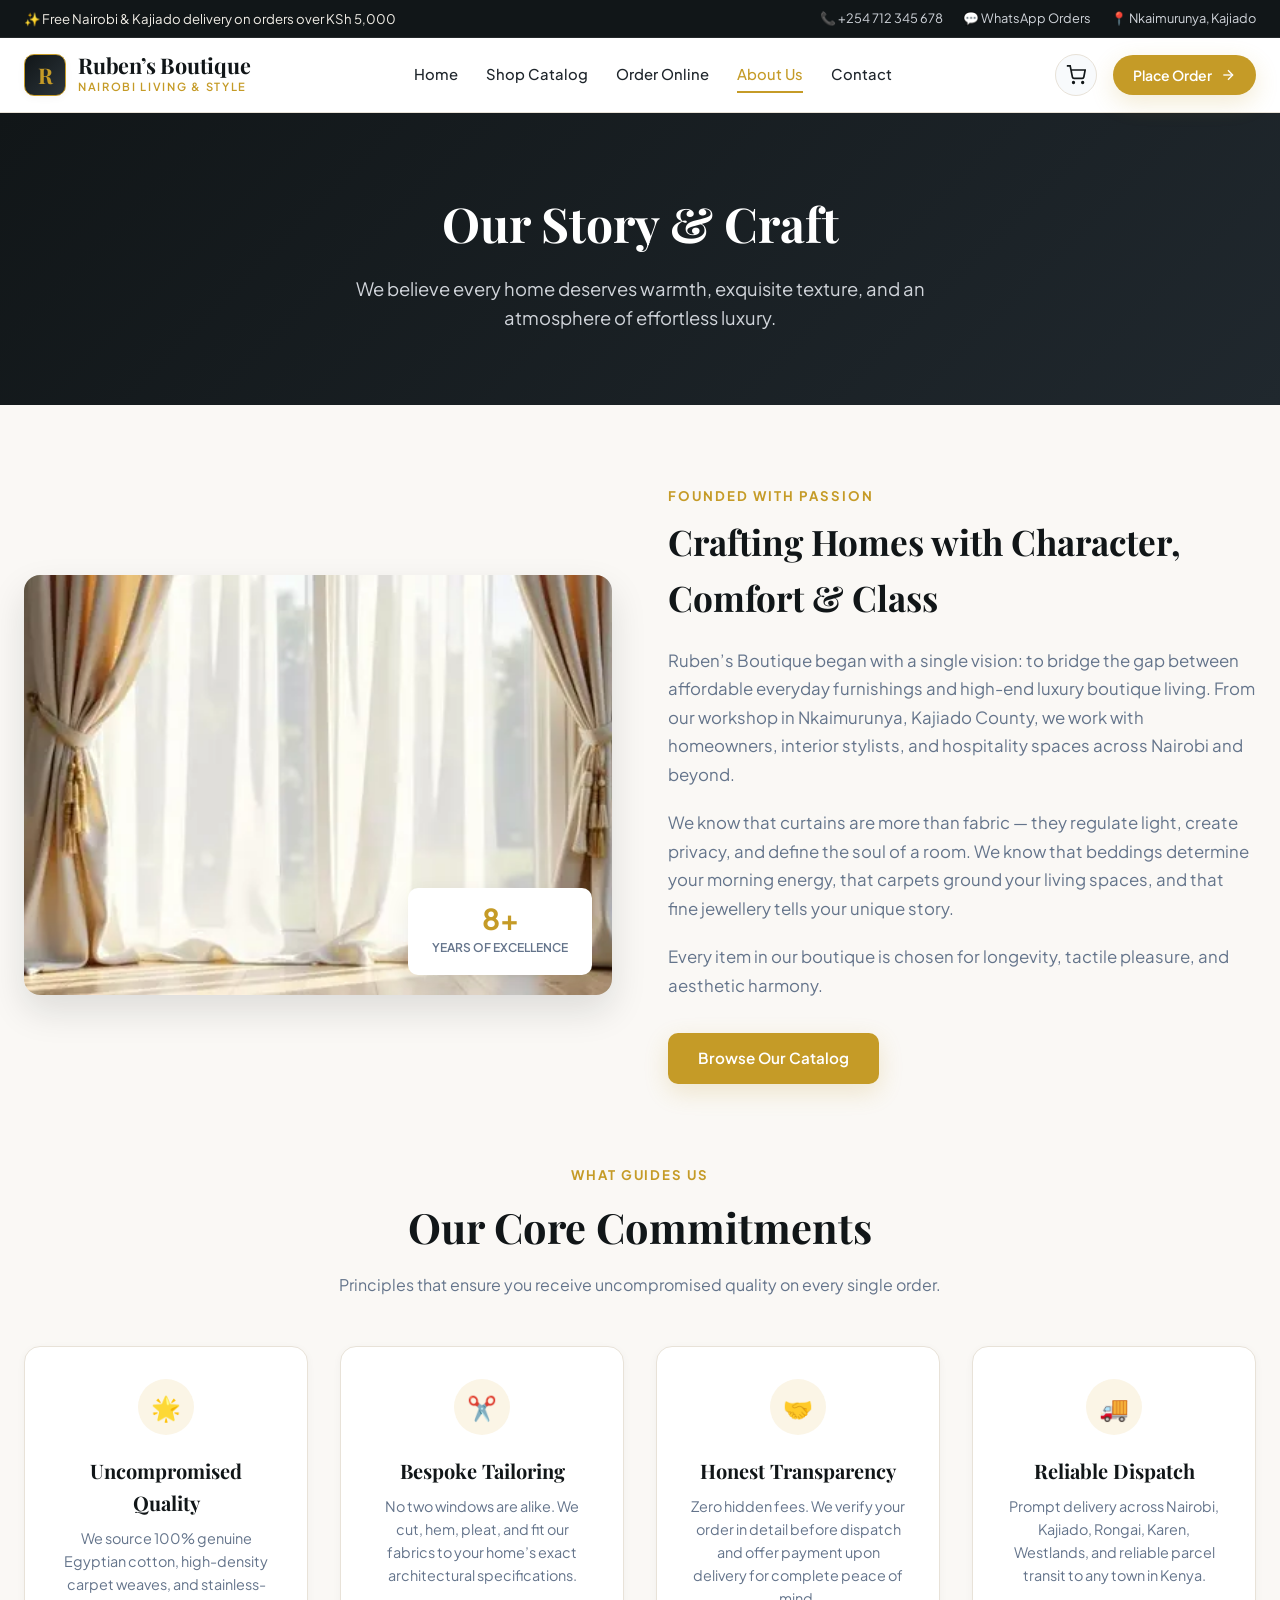
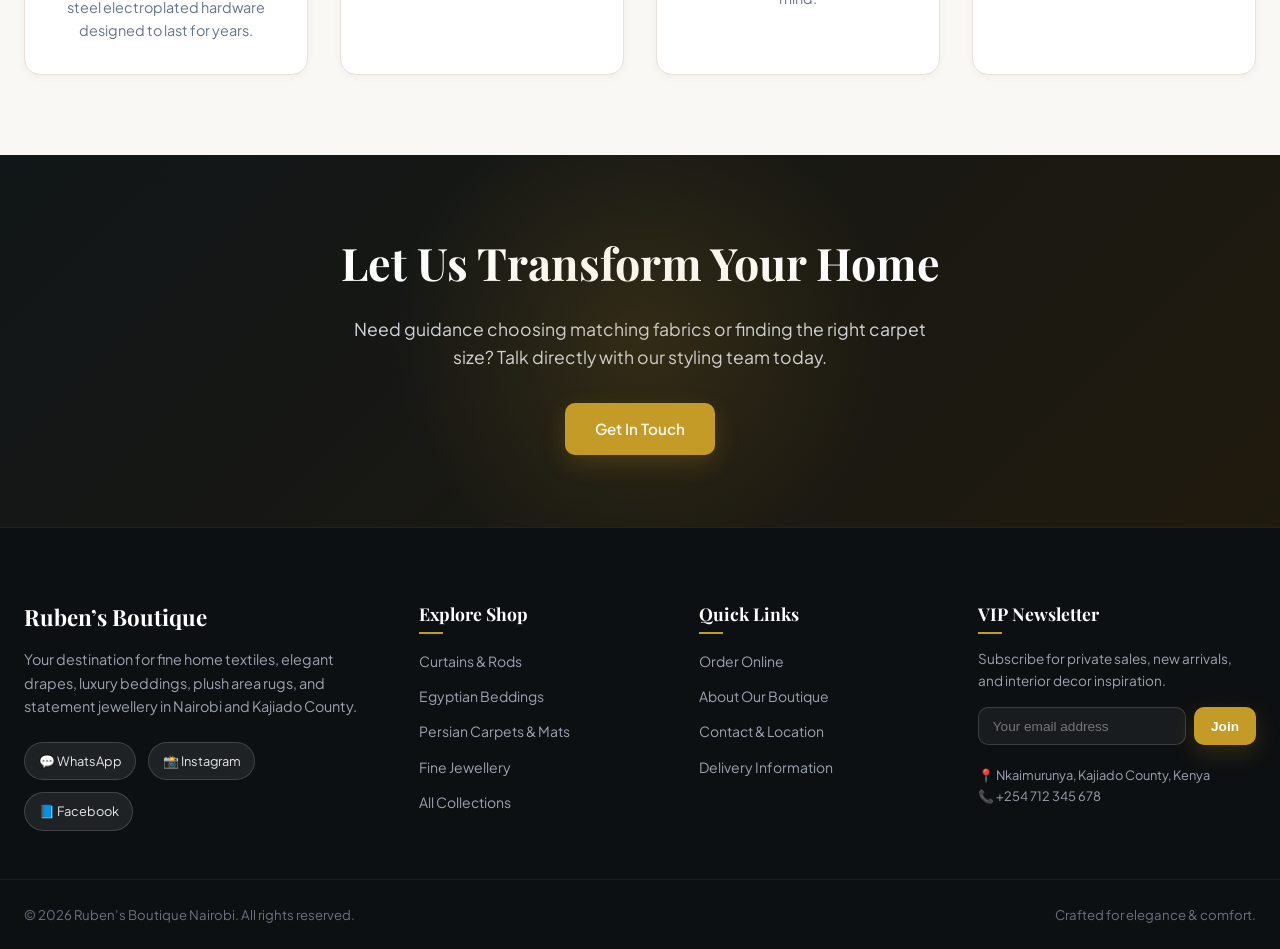
==== about.html @ 79038877 "first commit" ====
<!DOCTYPE html>
<html lang="en">
<head>
  <meta charset="UTF-8">
  <meta name="viewport" content="width=device-width, initial-scale=1.0">
  <title>About Us — Ruben’s Boutique Nairobi</title>
  <meta name="description" content="Discover the story behind Ruben's Boutique Nairobi. Handcrafting bespoke curtains, fine bedding textiles, Persian rugs, and artisan accessories.">
  <link rel="stylesheet" href="style.css">
  <script src="script.js" defer></script>
</head>
<body>

  <!-- Top Announcement Bar -->
  <div class="announcement-bar">
    <div class="announcement-container">
      <div class="announcement-info">
        <span>✨ Free Nairobi & Kajiado delivery on orders over KSh 5,000</span>
      </div>
      <div class="announcement-links">
        <a href="tel:+254712345678">📞 +254 712 345 678</a>
        <a href="https://wa.me/254712345678" target="_blank" rel="noopener">💬 WhatsApp Orders</a>
        <a href="contact.html">📍 Nkaimurunya, Kajiado</a>
      </div>
    </div>
  </div>

  <!-- Header Navigation -->
  <header>
    <div class="nav-wrapper">
      <a href="index.html" class="brand-logo" aria-label="Ruben's Boutique Home">
        <div class="brand-symbol">R</div>
        <div class="brand-text">
          <h1>Ruben’s Boutique</h1>
          <p>Nairobi Living & Style</p>
        </div>
      </a>

      <nav>
        <a href="index.html">Home</a>
        <a href="shop.html">Shop Catalog</a>
        <a href="order.html">Order Online</a>
        <a href="about.html" class="active">About Us</a>
        <a href="contact.html">Contact</a>
      </nav>

      <div class="header-actions">
        <button class="cart-toggle-btn cart-trigger" aria-label="Open Shopping Cart" title="View Cart">
          <svg width="20" height="20" viewBox="0 0 24 24" fill="none" stroke="currentColor" stroke-width="2">
            <circle cx="9" cy="21" r="1"/><circle cx="20" cy="21" r="1"/>
            <path d="M1 1h4l2.68 13.39a2 2 0 0 0 2 1.61h9.72a2 2 0 0 0 2-1.61L23 6H6"/>
          </svg>
          <span class="cart-count-badge">0</span>
        </button>

        <a href="order.html" class="nav-cta-btn">
          <span>Place Order</span>
          <svg width="16" height="16" viewBox="0 0 24 24" fill="none" stroke="currentColor" stroke-width="2"><line x1="5" y1="12" x2="19" y2="12"/><polyline points="12 5 19 12 12 19"/></svg>
        </a>

        <button class="mobile-nav-toggle" id="mobileNavToggle" aria-label="Toggle navigation menu">
          <span></span>
          <span></span>
          <span></span>
        </button>
      </div>
    </div>
  </header>

  <!-- About Hero -->
  <section class="about-hero">
    <h2>Our Story & Craft</h2>
    <p>We believe every home deserves warmth, exquisite texture, and an atmosphere of effortless luxury.</p>
  </section>

  <!-- Main Content -->
  <main class="section-wrapper">
    <div class="about-story-grid">
      <div class="about-story-media">
        <img src="curtain.webp" alt="Ruben's Boutique Luxury Drapery">
        <div class="story-experience-badge">
          <strong>8+</strong>
          <span>Years of Excellence</span>
        </div>
      </div>

      <div class="about-story-text">
        <span class="section-tag">Founded With Passion</span>
        <h3>Crafting Homes with Character, Comfort & Class</h3>
        <p>
          Ruben’s Boutique began with a single vision: to bridge the gap between affordable everyday furnishings and high-end luxury boutique living. From our workshop in Nkaimurunya, Kajiado County, we work with homeowners, interior stylists, and hospitality spaces across Nairobi and beyond.
        </p>
        <p>
          We know that curtains are more than fabric — they regulate light, create privacy, and define the soul of a room. We know that beddings determine your morning energy, that carpets ground your living spaces, and that fine jewellery tells your unique story.
        </p>
        <p>
          Every item in our boutique is chosen for longevity, tactile pleasure, and aesthetic harmony.
        </p>

        <div style="margin-top: 2rem;">
          <a href="shop.html" class="btn btn-primary">Browse Our Catalog</a>
        </div>
      </div>
    </div>

    <!-- Core Values -->
    <div class="section-header" style="margin-top: 4rem;">
      <span class="section-tag">What Guides Us</span>
      <h2>Our Core Commitments</h2>
      <p>Principles that ensure you receive uncompromised quality on every single order.</p>
    </div>

    <div class="values-grid">
      <div class="value-card">
        <div class="value-icon">🌟</div>
        <h4>Uncompromised Quality</h4>
        <p>We source 100% genuine Egyptian cotton, high-density carpet weaves, and stainless-steel electroplated hardware designed to last for years.</p>
      </div>

      <div class="value-card">
        <div class="value-icon">✂️</div>
        <h4>Bespoke Tailoring</h4>
        <p>No two windows are alike. We cut, hem, pleat, and fit our fabrics to your home’s exact architectural specifications.</p>
      </div>

      <div class="value-card">
        <div class="value-icon">🤝</div>
        <h4>Honest Transparency</h4>
        <p>Zero hidden fees. We verify your order in detail before dispatch and offer payment upon delivery for complete peace of mind.</p>
      </div>

      <div class="value-card">
        <div class="value-icon">🚚</div>
        <h4>Reliable Dispatch</h4>
        <p>Prompt delivery across Nairobi, Kajiado, Rongai, Karen, Westlands, and reliable parcel transit to any town in Kenya.</p>
      </div>
    </div>
  </main>

  <!-- CTA Banner -->
  <section class="cta-banner">
    <h2>Let Us Transform Your Home</h2>
    <p>Need guidance choosing matching fabrics or finding the right carpet size? Talk directly with our styling team today.</p>
    <a href="contact.html" class="btn btn-primary">Get In Touch</a>
  </section>

  <!-- Footer -->
  <footer>
    <div class="footer-top">
      <div class="footer-brand">
        <h3>Ruben’s Boutique</h3>
        <p>Your destination for fine home textiles, elegant drapes, luxury beddings, plush area rugs, and statement jewellery in Nairobi and Kajiado County.</p>
        <div class="social-icons-group">
          <a href="https://wa.me/254712345678" target="_blank" rel="noopener" class="social-link-btn" title="Chat on WhatsApp">💬 WhatsApp</a>
          <a href="https://instagram.com" target="_blank" rel="noopener" class="social-link-btn" title="Instagram">📸 Instagram</a>
          <a href="https://facebook.com" target="_blank" rel="noopener" class="social-link-btn" title="Facebook">📘 Facebook</a>
        </div>
      </div>

      <div class="footer-column">
        <h4>Explore Shop</h4>
        <ul class="footer-links">
          <li><a href="shop.html?category=curtains">Curtains & Rods</a></li>
          <li><a href="shop.html?category=beddings">Egyptian Beddings</a></li>
          <li><a href="shop.html?category=carpets">Persian Carpets & Mats</a></li>
          <li><a href="shop.html?category=jewellery">Fine Jewellery</a></li>
          <li><a href="shop.html">All Collections</a></li>
        </ul>
      </div>

      <div class="footer-column">
        <h4>Quick Links</h4>
        <ul class="footer-links">
          <li><a href="order.html">Order Online</a></li>
          <li><a href="about.html">About Our Boutique</a></li>
          <li><a href="contact.html">Contact & Location</a></li>
          <li><a href="order.html">Delivery Information</a></li>
        </ul>
      </div>

      <div class="footer-column footer-newsletter">
        <h4>VIP Newsletter</h4>
        <p>Subscribe for private sales, new arrivals, and interior decor inspiration.</p>
        <form class="newsletter-form" id="newsletterForm">
          <input type="email" placeholder="Your email address" required aria-label="Email address">
          <button type="submit" class="btn btn-primary btn-sm">Join</button>
        </form>
        <div style="margin-top: 1.25rem; font-size: 0.8rem; color: #9ca3af;">
          <span>📍 Nkaimurunya, Kajiado County, Kenya</span><br>
          <span>📞 +254 712 345 678</span>
        </div>
      </div>
    </div>

    <div class="footer-bottom">
      <div class="footer-bottom-container">
        <p>&copy; 2026 Ruben’s Boutique Nairobi. All rights reserved.</p>
        <p>Crafted for elegance & comfort.</p>
      </div>
    </div>
  </footer>

</body>
</html>
---- style.css ----
/* ==========================================================================
   Ruben's Boutique — Modern Luxury E-Commerce Stylesheet
   Crafted for elegance, responsiveness, and premium user experience
   ========================================================================== */

@import url('https://fonts.googleapis.com/css2?family=Playfair+Display:ital,wght@0,500;0,600;0,700;1,400&family=Plus+Jakarta+Sans:wght@300;400;500;600;700&display=swap');

:root {
  --font-serif: 'Playfair Display', Georgia, serif;
  --font-sans: 'Plus Jakarta Sans', -apple-system, BlinkMacSystemFont, sans-serif;
  
  --primary-dark: #111618;
  --primary-dark-soft: #1a2024;
  --primary-gold: #c59b27;
  --primary-gold-hover: #ad841a;
  --primary-gold-light: #fbf5e6;
  --primary-gold-glow: rgba(197, 155, 39, 0.25);
  
  --bg-body: #faf8f5;
  --bg-card: #ffffff;
  --bg-alt: #f3efe9;
  
  --text-main: #1e252b;
  --text-muted: #64748b;
  --text-light: #94a3b8;
  
  --border-light: #e8e2d8;
  --border-subtle: #f1ede6;
  
  --shadow-sm: 0 2px 8px rgba(17, 22, 24, 0.04);
  --shadow-md: 0 8px 24px rgba(17, 22, 24, 0.08);
  --shadow-lg: 0 16px 36px rgba(17, 22, 24, 0.12);
  --shadow-gold: 0 8px 24px rgba(197, 155, 39, 0.2);
  
  --radius-sm: 6px;
  --radius-md: 10px;
  --radius-lg: 16px;
  --radius-full: 9999px;
  
  --transition: all 0.25s cubic-bezier(0.16, 1, 0.3, 1);
}

/* Base Reset */
*, *::before, *::after {
  margin: 0;
  padding: 0;
  box-sizing: border-box;
}

html {
  scroll-behavior: smooth;
  font-size: 16px;
}

body {
  font-family: var(--font-sans);
  background-color: var(--bg-body);
  color: var(--text-main);
  line-height: 1.6;
  -webkit-font-smoothing: antialiased;
  overflow-x: hidden;
}

body.modal-open {
  overflow: hidden;
}

a {
  color: inherit;
  text-decoration: none;
  transition: var(--transition);
}

img {
  max-width: 100%;
  height: auto;
  display: block;
}

/* ==========================================================================
   Announcement Bar
   ========================================================================== */
.announcement-bar {
  background: var(--primary-dark);
  color: #f1ede6;
  font-size: 0.825rem;
  padding: 0.5rem 1.5rem;
  border-bottom: 1px solid rgba(255, 255, 255, 0.08);
}

.announcement-container {
  max-width: 1280px;
  margin: 0 auto;
  display: flex;
  justify-content: space-between;
  align-items: center;
  flex-wrap: wrap;
  gap: 0.5rem;
}

.announcement-info span {
  display: inline-flex;
  align-items: center;
  gap: 0.4rem;
}

.announcement-links {
  display: flex;
  gap: 1.25rem;
}

.announcement-links a {
  color: #d1d5db;
  font-size: 0.8rem;
}

.announcement-links a:hover {
  color: var(--primary-gold);
}

/* ==========================================================================
   Main Header & Navigation
   ========================================================================== */
header {
  background: #ffffff;
  position: sticky;
  top: 0;
  z-index: 100;
  transition: var(--transition);
  border-bottom: 1px solid var(--border-light);
}

header.header-scrolled {
  box-shadow: 0 4px 20px rgba(0, 0, 0, 0.06);
  background: rgba(255, 255, 255, 0.96);
  backdrop-filter: blur(12px);
}

.nav-wrapper {
  max-width: 1280px;
  margin: 0 auto;
  padding: 1rem 1.5rem;
  display: flex;
  justify-content: space-between;
  align-items: center;
  gap: 2rem;
}

/* Brand Logo */
.brand-logo {
  display: flex;
  align-items: center;
  gap: 0.75rem;
  text-decoration: none;
}

.brand-symbol {
  width: 42px;
  height: 42px;
  background: linear-gradient(135deg, var(--primary-dark) 0%, #2b343a 100%);
  color: var(--primary-gold);
  border: 1.5px solid var(--primary-gold);
  border-radius: var(--radius-md);
  display: flex;
  align-items: center;
  justify-content: center;
  font-family: var(--font-serif);
  font-weight: 700;
  font-size: 1.35rem;
  box-shadow: var(--shadow-sm);
}

.brand-text h1 {
  font-family: var(--font-serif);
  font-size: 1.35rem;
  font-weight: 700;
  letter-spacing: -0.01em;
  color: var(--primary-dark);
  line-height: 1.1;
}

.brand-text p {
  font-size: 0.7rem;
  text-transform: uppercase;
  letter-spacing: 0.15em;
  color: var(--primary-gold);
  font-weight: 600;
}

/* Navigation Links */
nav {
  display: flex;
  align-items: center;
  gap: 1.75rem;
}

nav a {
  font-size: 0.925rem;
  font-weight: 500;
  color: var(--text-main);
  position: relative;
  padding: 0.35rem 0;
}

nav a::after {
  content: '';
  position: absolute;
  bottom: 0;
  left: 0;
  width: 0;
  height: 2px;
  background: var(--primary-gold);
  transition: var(--transition);
}

nav a:hover,
nav a.active {
  color: var(--primary-gold);
}

nav a.active::after,
nav a:hover::after {
  width: 100%;
}

/* Header Action Controls */
.header-actions {
  display: flex;
  align-items: center;
  gap: 1rem;
}

.cart-toggle-btn {
  position: relative;
  background: #f8fafc;
  border: 1px solid var(--border-light);
  width: 42px;
  height: 42px;
  border-radius: var(--radius-full);
  display: flex;
  align-items: center;
  justify-content: center;
  cursor: pointer;
  color: var(--primary-dark);
  transition: var(--transition);
}

.cart-toggle-btn:hover {
  background: var(--primary-gold-light);
  border-color: var(--primary-gold);
  color: var(--primary-gold);
}

.cart-count-badge {
  position: absolute;
  top: -4px;
  right: -4px;
  background: var(--primary-gold);
  color: #ffffff;
  font-size: 0.7rem;
  font-weight: 700;
  min-width: 19px;
  height: 19px;
  border-radius: var(--radius-full);
  display: inline-flex;
  align-items: center;
  justify-content: center;
  padding: 0 4px;
  border: 2px solid #ffffff;
}

.nav-cta-btn {
  display: inline-flex;
  align-items: center;
  gap: 0.5rem;
  padding: 0.55rem 1.25rem;
  background: var(--primary-gold);
  color: #ffffff;
  font-size: 0.875rem;
  font-weight: 600;
  border-radius: var(--radius-full);
  box-shadow: var(--shadow-gold);
  transition: var(--transition);
}

.nav-cta-btn:hover {
  background: var(--primary-gold-hover);
  transform: translateY(-1px);
}

/* Mobile Hamburger Toggle */
.mobile-nav-toggle {
  display: none;
  flex-direction: column;
  justify-content: center;
  gap: 5px;
  width: 36px;
  height: 36px;
  background: none;
  border: none;
  cursor: pointer;
  padding: 4px;
}

.mobile-nav-toggle span {
  display: block;
  width: 100%;
  height: 2px;
  background: var(--primary-dark);
  transition: var(--transition);
}

.mobile-nav-toggle.open span:nth-child(1) {
  transform: translateY(7px) rotate(45deg);
}
.mobile-nav-toggle.open span:nth-child(2) {
  opacity: 0;
}
.mobile-nav-toggle.open span:nth-child(3) {
  transform: translateY(-7px) rotate(-45deg);
}

/* ==========================================================================
   Hero Section
   ========================================================================== */
.hero {
  position: relative;
  background: linear-gradient(135deg, #111618 0%, #1f272c 50%, #251d10 100%);
  color: #ffffff;
  padding: 5rem 1.5rem;
  overflow: hidden;
}

.hero::before {
  content: '';
  position: absolute;
  top: 0;
  right: 0;
  bottom: 0;
  left: 0;
  background: radial-gradient(circle at 80% 20%, rgba(197, 155, 39, 0.18) 0%, transparent 60%);
  pointer-events: none;
}

.hero-content {
  max-width: 900px;
  margin: 0 auto;
  text-align: center;
  position: relative;
  z-index: 2;
}

.hero-pill-badge {
  display: inline-flex;
  align-items: center;
  gap: 0.5rem;
  background: rgba(197, 155, 39, 0.15);
  border: 1px solid rgba(197, 155, 39, 0.4);
  color: #e5c365;
  padding: 0.35rem 1rem;
  border-radius: var(--radius-full);
  font-size: 0.8rem;
  font-weight: 600;
  letter-spacing: 0.05em;
  text-transform: uppercase;
  margin-bottom: 1.5rem;
}

.hero h2 {
  font-family: var(--font-serif);
  font-size: clamp(2.4rem, 5vw, 3.8rem);
  font-weight: 700;
  line-height: 1.15;
  margin-bottom: 1.25rem;
  color: #ffffff;
}

.hero h2 span {
  color: #e5c365;
  font-style: italic;
}

.hero p {
  font-size: clamp(1rem, 2vw, 1.25rem);
  color: #d1d5db;
  max-width: 650px;
  margin: 0 auto 2.5rem;
  line-height: 1.6;
}

.hero-actions {
  display: flex;
  justify-content: center;
  gap: 1rem;
  flex-wrap: wrap;
  margin-bottom: 3.5rem;
}

/* Hero Feature Pills / Highlights */
.hero-highlights {
  display: grid;
  grid-template-columns: repeat(auto-fit, minmax(200px, 1fr));
  gap: 1.5rem;
  max-width: 1000px;
  margin: 0 auto;
  border-top: 1px solid rgba(255, 255, 255, 0.12);
  padding-top: 2rem;
}

.highlight-box {
  display: flex;
  align-items: center;
  gap: 0.875rem;
  text-align: left;
}

.highlight-icon {
  width: 44px;
  height: 44px;
  border-radius: var(--radius-md);
  background: rgba(255, 255, 255, 0.08);
  border: 1px solid rgba(197, 155, 39, 0.3);
  display: flex;
  align-items: center;
  justify-content: center;
  color: var(--primary-gold);
  font-size: 1.25rem;
  flex-shrink: 0;
}

.highlight-text h4 {
  font-size: 0.95rem;
  color: #ffffff;
  font-weight: 600;
}

.highlight-text p {
  font-size: 0.8rem;
  color: #9ca3af;
  margin: 0;
}

/* ==========================================================================
   Buttons & Badges
   ========================================================================== */
.btn {
  display: inline-flex;
  align-items: center;
  justify-content: center;
  gap: 0.5rem;
  padding: 0.8rem 1.8rem;
  font-size: 0.95rem;
  font-weight: 600;
  border-radius: var(--radius-md);
  cursor: pointer;
  border: 1px solid transparent;
  transition: var(--transition);
  text-align: center;
}

.btn-primary {
  background: var(--primary-gold);
  color: #ffffff;
  box-shadow: var(--shadow-gold);
}

.btn-primary:hover {
  background: var(--primary-gold-hover);
  transform: translateY(-2px);
}

.btn-outline {
  background: transparent;
  border: 1.5px solid var(--border-light);
  color: var(--text-main);
}

.btn-outline:hover {
  border-color: var(--primary-gold);
  color: var(--primary-gold);
  background: var(--primary-gold-light);
}

.btn-white {
  background: #ffffff;
  color: var(--primary-dark);
}

.btn-white:hover {
  background: #f1f5f9;
  transform: translateY(-2px);
}

.btn-outline-white {
  background: transparent;
  border: 1.5px solid rgba(255, 255, 255, 0.4);
  color: #ffffff;
}

.btn-outline-white:hover {
  background: rgba(255, 255, 255, 0.1);
  border-color: #ffffff;
}

.btn-sm {
  padding: 0.5rem 1rem;
  font-size: 0.85rem;
}

.btn-block {
  width: 100%;
}

.btn-whatsapp {
  background: #25d366;
  color: #ffffff;
}

.btn-whatsapp:hover {
  background: #1eb856;
}

.product-badge {
  position: absolute;
  top: 12px;
  left: 12px;
  background: var(--primary-dark);
  color: #ffffff;
  font-size: 0.72rem;
  font-weight: 600;
  letter-spacing: 0.05em;
  padding: 0.3rem 0.75rem;
  border-radius: var(--radius-full);
  text-transform: uppercase;
  z-index: 2;
  box-shadow: var(--shadow-sm);
}

/* ==========================================================================
   Featured Collections Section
   ========================================================================== */
.section-wrapper {
  max-width: 1280px;
  margin: 0 auto;
  padding: 5rem 1.5rem;
}

.section-header {
  text-align: center;
  max-width: 650px;
  margin: 0 auto 3rem;
}

.section-tag {
  color: var(--primary-gold);
  font-size: 0.825rem;
  text-transform: uppercase;
  letter-spacing: 0.15em;
  font-weight: 700;
  display: block;
  margin-bottom: 0.5rem;
}

.section-header h2 {
  font-family: var(--font-serif);
  font-size: clamp(2rem, 3.5vw, 2.6rem);
  font-weight: 700;
  color: var(--primary-dark);
  margin-bottom: 0.75rem;
}

.section-header p {
  color: var(--text-muted);
  font-size: 1rem;
}

/* Category Grid on Home Page */
.home-collection-grid {
  display: grid;
  grid-template-columns: repeat(auto-fit, minmax(280px, 1fr));
  gap: 2rem;
}

.collection-card {
  background: var(--bg-card);
  border-radius: var(--radius-lg);
  overflow: hidden;
  border: 1px solid var(--border-light);
  box-shadow: var(--shadow-sm);
  transition: var(--transition);
  display: flex;
  flex-direction: column;
}

.collection-card:hover {
  transform: translateY(-6px);
  box-shadow: var(--shadow-md);
  border-color: rgba(197, 155, 39, 0.4);
}

.collection-card-media {
  position: relative;
  height: 240px;
  background: #f1f5f9;
  overflow: hidden;
}

.collection-card-media img {
  width: 100%;
  height: 100%;
  object-fit: cover;
  transition: transform 0.5s ease;
}

.collection-card:hover .collection-card-media img {
  transform: scale(1.06);
}

.collection-card-content {
  padding: 1.5rem;
  display: flex;
  flex-direction: column;
  flex-grow: 1;
}

.collection-card-content h3 {
  font-family: var(--font-serif);
  font-size: 1.35rem;
  color: var(--primary-dark);
  margin-bottom: 0.5rem;
}

.collection-card-content p {
  color: var(--text-muted);
  font-size: 0.9rem;
  margin-bottom: 1.25rem;
  flex-grow: 1;
}

.collection-card-footer {
  display: flex;
  justify-content: space-between;
  align-items: center;
  border-top: 1px solid var(--border-subtle);
  padding-top: 1rem;
}

.card-link-arrow {
  color: var(--primary-gold);
  font-weight: 600;
  font-size: 0.9rem;
  display: inline-flex;
  align-items: center;
  gap: 0.35rem;
}

.card-link-arrow:hover {
  gap: 0.6rem;
}

/* ==========================================================================
   Shop Page: Filter Bar, Catalog Grid, Product Cards
   ========================================================================== */
.shop-hero {
  background: linear-gradient(135deg, #111618 0%, #1e252a 100%);
  color: #ffffff;
  padding: 3.5rem 1.5rem;
  text-align: center;
}

.shop-hero h2 {
  font-family: var(--font-serif);
  font-size: 2.5rem;
  margin-bottom: 0.5rem;
}

.shop-hero p {
  color: #9ca3af;
  max-width: 600px;
  margin: 0 auto;
}

/* Filter Bar */
.shop-toolbar {
  background: #ffffff;
  border: 1px solid var(--border-light);
  border-radius: var(--radius-lg);
  padding: 1.25rem;
  margin-bottom: 2rem;
  box-shadow: var(--shadow-sm);
  display: flex;
  flex-direction: column;
  gap: 1.25rem;
}

.toolbar-top {
  display: flex;
  gap: 1rem;
  flex-wrap: wrap;
  justify-content: space-between;
  align-items: center;
}

.search-box {
  position: relative;
  flex: 1 1 300px;
}

.search-box input {
  width: 100%;
  padding: 0.75rem 1rem 0.75rem 2.75rem;
  border: 1.5px solid var(--border-light);
  border-radius: var(--radius-md);
  font-family: var(--font-sans);
  font-size: 0.925rem;
  background: #faf8f5;
  transition: var(--transition);
}

.search-box input:focus {
  outline: none;
  border-color: var(--primary-gold);
  background: #ffffff;
  box-shadow: 0 0 0 3px var(--primary-gold-glow);
}

.search-icon {
  position: absolute;
  left: 1rem;
  top: 50%;
  transform: translateY(-50%);
  color: var(--text-muted);
  pointer-events: none;
}

.sort-box {
  display: flex;
  align-items: center;
  gap: 0.5rem;
}

.sort-box select {
  padding: 0.75rem 1.25rem;
  border: 1.5px solid var(--border-light);
  border-radius: var(--radius-md);
  font-family: var(--font-sans);
  font-size: 0.9rem;
  background: #faf8f5;
  color: var(--text-main);
  cursor: pointer;
  transition: var(--transition);
}

.sort-box select:focus {
  outline: none;
  border-color: var(--primary-gold);
}

/* Filter Pills */
.filter-pills-row {
  display: flex;
  gap: 0.6rem;
  flex-wrap: wrap;
  align-items: center;
}

.filter-pill {
  background: var(--bg-body);
  border: 1.5px solid var(--border-light);
  padding: 0.45rem 1.1rem;
  border-radius: var(--radius-full);
  font-size: 0.85rem;
  font-weight: 500;
  color: var(--text-main);
  cursor: pointer;
  transition: var(--transition);
}

.filter-pill:hover {
  border-color: var(--primary-gold);
  color: var(--primary-gold);
}

.filter-pill.active {
  background: var(--primary-gold);
  border-color: var(--primary-gold);
  color: #ffffff;
  font-weight: 600;
  box-shadow: var(--shadow-gold);
}

.results-count-bar {
  display: flex;
  justify-content: space-between;
  align-items: center;
  margin-bottom: 1.5rem;
  font-size: 0.9rem;
  color: var(--text-muted);
}

/* Product Cards Grid */
.products-grid {
  display: grid;
  grid-template-columns: repeat(auto-fill, minmax(280px, 1fr));
  gap: 2rem;
}

.product-card {
  background: var(--bg-card);
  border-radius: var(--radius-lg);
  border: 1px solid var(--border-light);
  overflow: hidden;
  box-shadow: var(--shadow-sm);
  transition: var(--transition);
  display: flex;
  flex-direction: column;
}

.product-card:hover {
  transform: translateY(-6px);
  box-shadow: var(--shadow-md);
  border-color: rgba(197, 155, 39, 0.4);
}

.product-card-media {
  position: relative;
  height: 260px;
  background: #f8fafc;
  overflow: hidden;
}

.product-card-media img {
  width: 100%;
  height: 100%;
  object-fit: cover;
  transition: transform 0.5s ease;
}

.product-card:hover .product-card-media img {
  transform: scale(1.08);
}

.product-card-overlay {
  position: absolute;
  top: 0;
  left: 0;
  right: 0;
  bottom: 0;
  background: rgba(17, 22, 24, 0.35);
  display: flex;
  align-items: center;
  justify-content: center;
  opacity: 0;
  transition: var(--transition);
}

.product-card:hover .product-card-overlay {
  opacity: 1;
}

.quick-view-action {
  background: #ffffff;
  color: var(--primary-dark);
  border: none;
  padding: 0.65rem 1.25rem;
  border-radius: var(--radius-full);
  font-weight: 600;
  font-size: 0.85rem;
  display: inline-flex;
  align-items: center;
  gap: 0.5rem;
  cursor: pointer;
  box-shadow: var(--shadow-md);
  transform: translateY(10px);
  transition: var(--transition);
}

.product-card:hover .quick-view-action {
  transform: translateY(0);
}

.quick-view-action:hover {
  background: var(--primary-gold);
  color: #ffffff;
}

.product-card-content {
  padding: 1.35rem;
  display: flex;
  flex-direction: column;
  flex-grow: 1;
}

.product-category {
  font-size: 0.75rem;
  text-transform: uppercase;
  letter-spacing: 0.08em;
  color: var(--primary-gold);
  font-weight: 700;
  margin-bottom: 0.35rem;
}

.product-title {
  font-family: var(--font-serif);
  font-size: 1.15rem;
  font-weight: 600;
  color: var(--primary-dark);
  margin-bottom: 0.5rem;
  cursor: pointer;
  line-height: 1.35;
  transition: var(--transition);
}

.product-title:hover {
  color: var(--primary-gold);
}

.product-short-desc {
  font-size: 0.85rem;
  color: var(--text-muted);
  line-height: 1.5;
  margin-bottom: 1rem;
  display: -webkit-box;
  -webkit-line-clamp: 2;
  -webkit-box-orient: vertical;
  overflow: hidden;
  flex-grow: 1;
}

.product-rating {
  display: flex;
  align-items: center;
  gap: 0.35rem;
  margin-bottom: 1rem;
  font-size: 0.8rem;
}

.product-rating .stars {
  color: #f59e0b;
  letter-spacing: 1px;
}

.product-rating .score {
  font-weight: 700;
  color: var(--text-main);
}

.product-rating .count {
  color: var(--text-light);
}

.product-card-footer {
  display: flex;
  justify-content: space-between;
  align-items: center;
  border-top: 1px solid var(--border-subtle);
  padding-top: 1rem;
}

.pricing-block {
  display: flex;
  flex-direction: column;
}

.price-current {
  font-size: 1.2rem;
  font-weight: 700;
  color: var(--primary-dark);
}

.price-old {
  font-size: 0.825rem;
  color: var(--text-light);
  text-decoration: line-through;
}

.add-to-cart-action {
  transition: var(--transition);
}

.add-to-cart-action.btn-added {
  background: #10b981;
  border-color: #10b981;
}

/* Empty State */
.no-products-found {
  grid-column: 1 / -1;
  text-align: center;
  padding: 4rem 1.5rem;
  background: #ffffff;
  border-radius: var(--radius-lg);
  border: 1px dashed var(--border-light);
}

.no-results-icon {
  font-size: 3rem;
  margin-bottom: 1rem;
}

.no-products-found h3 {
  font-family: var(--font-serif);
  font-size: 1.5rem;
  margin-bottom: 0.5rem;
}

.no-products-found p {
  color: var(--text-muted);
  margin-bottom: 1.5rem;
}

/* ==========================================================================
   Shopping Cart Drawer Component
   ========================================================================== */
.cart-drawer-overlay {
  position: fixed;
  top: 0;
  left: 0;
  right: 0;
  bottom: 0;
  background: rgba(17, 22, 24, 0.6);
  backdrop-filter: blur(4px);
  z-index: 1000;
  opacity: 0;
  visibility: hidden;
  transition: opacity 0.3s ease, visibility 0.3s ease;
}

.cart-drawer-overlay.active {
  opacity: 1;
  visibility: visible;
}

.cart-drawer {
  position: absolute;
  top: 0;
  right: 0;
  width: 100%;
  max-width: 440px;
  height: 100%;
  background: #ffffff;
  display: flex;
  flex-direction: column;
  box-shadow: -8px 0 32px rgba(0, 0, 0, 0.15);
  transform: translateX(100%);
  transition: transform 0.35s cubic-bezier(0.16, 1, 0.3, 1);
}

.cart-drawer-overlay.active .cart-drawer {
  transform: translateX(0);
}

.cart-drawer-header {
  padding: 1.25rem 1.5rem;
  border-bottom: 1px solid var(--border-light);
  display: flex;
  justify-content: space-between;
  align-items: center;
  background: #faf8f5;
}

.cart-title-wrapper h3 {
  font-family: var(--font-serif);
  font-size: 1.25rem;
  color: var(--primary-dark);
}

.cart-items-count {
  font-size: 0.8rem;
  color: var(--text-muted);
}

.cart-close-btn {
  background: none;
  border: none;
  cursor: pointer;
  color: var(--text-muted);
  padding: 4px;
  transition: var(--transition);
}

.cart-close-btn:hover {
  color: var(--primary-dark);
  transform: rotate(90deg);
}

.cart-drawer-body {
  flex: 1;
  overflow-y: auto;
  padding: 1.25rem 1.5rem;
}

.cart-item-row {
  display: flex;
  gap: 1rem;
  padding-bottom: 1rem;
  margin-bottom: 1rem;
  border-bottom: 1px solid var(--border-subtle);
  align-items: center;
}

.cart-item-img {
  width: 68px;
  height: 68px;
  border-radius: var(--radius-md);
  object-fit: cover;
  background: #f1f5f9;
  border: 1px solid var(--border-light);
}

.cart-item-info {
  flex: 1;
}

.cart-item-title {
  font-size: 0.9rem;
  font-weight: 600;
  color: var(--primary-dark);
  margin-bottom: 0.25rem;
  line-height: 1.3;
}

.cart-item-price {
  font-size: 0.85rem;
  color: var(--primary-gold);
  font-weight: 700;
  display: block;
  margin-bottom: 0.5rem;
}

.cart-qty-control {
  display: flex;
  align-items: center;
  gap: 0.5rem;
}

.qty-btn {
  width: 24px;
  height: 24px;
  border: 1px solid var(--border-light);
  background: #f8fafc;
  border-radius: var(--radius-sm);
  display: flex;
  align-items: center;
  justify-content: center;
  cursor: pointer;
  font-weight: bold;
  font-size: 0.85rem;
  transition: var(--transition);
}

.qty-btn:hover {
  background: var(--primary-gold-light);
  border-color: var(--primary-gold);
}

.qty-number {
  font-size: 0.85rem;
  font-weight: 600;
  min-width: 18px;
  text-align: center;
}

.item-remove-btn {
  background: none;
  border: none;
  color: #94a3b8;
  cursor: pointer;
  margin-left: auto;
  padding: 4px;
  transition: var(--transition);
}

.item-remove-btn:hover {
  color: #ef4444;
}

.cart-empty-state {
  text-align: center;
  padding: 3rem 1rem;
}

.cart-empty-icon {
  font-size: 3rem;
  margin-bottom: 1rem;
}

.cart-empty-state h4 {
  font-family: var(--font-serif);
  font-size: 1.35rem;
  margin-bottom: 0.5rem;
}

.cart-empty-state p {
  color: var(--text-muted);
  font-size: 0.875rem;
  margin-bottom: 1.5rem;
}

.cart-drawer-footer {
  padding: 1.25rem 1.5rem;
  border-top: 1px solid var(--border-light);
  background: #faf8f5;
}

.cart-summary-line {
  display: flex;
  justify-content: space-between;
  align-items: center;
  font-size: 1.1rem;
  font-weight: 700;
  margin-bottom: 0.5rem;
}

.cart-subtotal-price {
  color: var(--primary-gold);
}

.cart-shipping-note {
  font-size: 0.775rem;
  color: var(--text-muted);
  margin-bottom: 1rem;
}

.cart-action-buttons {
  display: flex;
  flex-direction: column;
  gap: 0.6rem;
}

/* ==========================================================================
   Quick View Modal
   ========================================================================== */
.modal-overlay {
  position: fixed;
  top: 0;
  left: 0;
  right: 0;
  bottom: 0;
  background: rgba(17, 22, 24, 0.7);
  backdrop-filter: blur(6px);
  z-index: 1100;
  display: flex;
  align-items: center;
  justify-content: center;
  padding: 1.5rem;
  opacity: 0;
  visibility: hidden;
  transition: var(--transition);
}

.modal-overlay.active {
  opacity: 1;
  visibility: visible;
}

.modal-dialog {
  background: #ffffff;
  border-radius: var(--radius-lg);
  max-width: 820px;
  width: 100%;
  max-height: 90vh;
  overflow-y: auto;
  position: relative;
  box-shadow: var(--shadow-lg);
  transform: scale(0.95);
  transition: transform 0.3s cubic-bezier(0.16, 1, 0.3, 1);
}

.modal-overlay.active .modal-dialog {
  transform: scale(1);
}

.modal-close-btn {
  position: absolute;
  top: 1rem;
  right: 1.25rem;
  background: #f1f5f9;
  border: none;
  font-size: 1.5rem;
  line-height: 1;
  width: 36px;
  height: 36px;
  border-radius: var(--radius-full);
  cursor: pointer;
  display: flex;
  align-items: center;
  justify-content: center;
  z-index: 10;
  transition: var(--transition);
}

.modal-close-btn:hover {
  background: #e2e8f0;
  transform: rotate(90deg);
}

.quickview-grid {
  display: grid;
  grid-template-columns: 1fr 1.15fr;
  gap: 2rem;
  padding: 2.25rem;
}

.quickview-media {
  position: relative;
  border-radius: var(--radius-md);
  overflow: hidden;
  background: #f8fafc;
  min-height: 320px;
}

.quickview-main-image {
  width: 100%;
  height: 100%;
  object-fit: cover;
}

.badge-overlay {
  position: absolute;
  top: 14px;
  left: 14px;
}

.product-category-tag {
  color: var(--primary-gold);
  font-size: 0.75rem;
  text-transform: uppercase;
  letter-spacing: 0.1em;
  font-weight: 700;
  display: block;
  margin-bottom: 0.4rem;
}

.quickview-title {
  font-family: var(--font-serif);
  font-size: 1.65rem;
  color: var(--primary-dark);
  line-height: 1.25;
  margin-bottom: 0.75rem;
}

.quickview-rating {
  display: flex;
  align-items: center;
  gap: 0.5rem;
  margin-bottom: 1rem;
}

.quickview-rating .stars {
  color: #f59e0b;
}

.quickview-rating .rating-text {
  font-size: 0.85rem;
  color: var(--text-muted);
}

.quickview-pricing {
  display: flex;
  align-items: baseline;
  gap: 0.75rem;
  margin-bottom: 1.25rem;
  padding-bottom: 1rem;
  border-bottom: 1px solid var(--border-subtle);
  flex-wrap: wrap;
}

.quickview-pricing .current-price {
  font-size: 1.5rem;
  font-weight: 700;
  color: var(--primary-dark);
}

.quickview-pricing .old-price {
  font-size: 1rem;
  color: var(--text-light);
  text-decoration: line-through;
}

.quickview-pricing .save-tag {
  background: #ecfdf5;
  color: #059669;
  font-size: 0.75rem;
  font-weight: 600;
  padding: 0.2rem 0.6rem;
  border-radius: var(--radius-sm);
}

.quickview-description {
  font-size: 0.925rem;
  color: var(--text-muted);
  line-height: 1.6;
  margin-bottom: 1.25rem;
}

.quickview-features {
  margin-bottom: 1.5rem;
}

.quickview-features h4 {
  font-size: 0.9rem;
  font-weight: 600;
  margin-bottom: 0.5rem;
}

.quickview-features ul {
  list-style: none;
  display: grid;
  grid-template-columns: 1fr 1fr;
  gap: 0.4rem;
}

.quickview-features li {
  font-size: 0.825rem;
  color: var(--text-main);
  display: flex;
  align-items: center;
  gap: 0.35rem;
}

.bullet-check {
  color: #10b981;
  font-weight: bold;
}

.quickview-actions {
  display: flex;
  gap: 0.75rem;
  margin-bottom: 1.5rem;
  flex-wrap: wrap;
}

.quantity-selector {
  display: flex;
  align-items: center;
  border: 1.5px solid var(--border-light);
  border-radius: var(--radius-md);
  overflow: hidden;
  background: #ffffff;
}

.qv-qty-btn {
  background: #f8fafc;
  border: none;
  width: 38px;
  height: 42px;
  cursor: pointer;
  font-weight: bold;
  font-size: 1rem;
  transition: var(--transition);
}

.qv-qty-btn:hover {
  background: var(--primary-gold-light);
  color: var(--primary-gold);
}

.quantity-selector input {
  width: 44px;
  height: 42px;
  border: none;
  text-align: center;
  font-weight: 600;
  font-size: 0.95rem;
  -moz-appearance: textfield;
}

.quantity-selector input::-webkit-outer-spin-button,
.quantity-selector input::-webkit-inner-spin-button {
  -webkit-appearance: none;
  margin: 0;
}

.qv-add-btn {
  flex: 1 1 140px;
}

.qv-order-btn {
  background: var(--primary-dark);
  color: #ffffff;
  padding: 0.8rem 1.4rem;
}

.qv-order-btn:hover {
  background: #2b343a;
}

.quickview-trust-meta {
  display: flex;
  gap: 1rem;
  font-size: 0.775rem;
  color: var(--text-muted);
  border-top: 1px solid var(--border-subtle);
  padding-top: 1rem;
  flex-wrap: wrap;
}

/* ==========================================================================
   Order Online Page Styles
   ========================================================================== */
.order-page-wrapper {
  max-width: 1180px;
  margin: 0 auto;
  padding: 3.5rem 1.5rem;
}

.order-layout-grid {
  display: grid;
  grid-template-columns: 1.25fr 1fr;
  gap: 2.5rem;
  align-items: start;
}

.order-form-card {
  background: #ffffff;
  border-radius: var(--radius-lg);
  border: 1px solid var(--border-light);
  padding: 2.5rem;
  box-shadow: var(--shadow-sm);
}

.order-form-card h2 {
  font-family: var(--font-serif);
  font-size: 2rem;
  color: var(--primary-dark);
  margin-bottom: 0.5rem;
}

.order-form-card .order-intro {
  color: var(--text-muted);
  margin-bottom: 2rem;
}

.form-row {
  display: grid;
  grid-template-columns: 1fr 1fr;
  gap: 1.25rem;
}

.form-group {
  margin-bottom: 1.5rem;
  display: flex;
  flex-direction: column;
}

.form-group label {
  font-size: 0.875rem;
  font-weight: 600;
  color: var(--primary-dark);
  margin-bottom: 0.4rem;
}

.form-group input,
.form-group select,
.form-group textarea {
  width: 100%;
  padding: 0.8rem 1rem;
  border: 1.5px solid var(--border-light);
  border-radius: var(--radius-md);
  font-family: var(--font-sans);
  font-size: 0.925rem;
  background: #faf8f5;
  transition: var(--transition);
}

.form-group input:focus,
.form-group select:focus,
.form-group textarea:focus {
  outline: none;
  border-color: var(--primary-gold);
  background: #ffffff;
  box-shadow: 0 0 0 3px var(--primary-gold-glow);
}

.form-group input.input-error,
.form-group select.input-error {
  border-color: #ef4444;
  background: #fef2f2;
}

.field-error-msg {
  font-size: 0.775rem;
  color: #ef4444;
  margin-top: 0.35rem;
  font-weight: 500;
}

/* Payment Method radio buttons */
.payment-methods-grid {
  display: grid;
  grid-template-columns: 1fr 1fr;
  gap: 0.75rem;
  margin-top: 0.35rem;
}

.payment-radio-label {
  border: 1.5px solid var(--border-light);
  border-radius: var(--radius-md);
  padding: 0.75rem 1rem;
  cursor: pointer;
  display: flex;
  align-items: center;
  gap: 0.5rem;
  font-size: 0.85rem;
  font-weight: 600;
  background: #faf8f5;
  transition: var(--transition);
}

.payment-radio-label:has(input:checked) {
  border-color: var(--primary-gold);
  background: var(--primary-gold-light);
  color: var(--primary-dark);
}

/* Order Summary Box (Synced with Cart) */
.order-summary-card {
  background: #ffffff;
  border-radius: var(--radius-lg);
  border: 1px solid var(--border-light);
  padding: 2rem;
  box-shadow: var(--shadow-sm);
  position: sticky;
  top: 90px;
}

.order-summary-header {
  display: flex;
  justify-content: space-between;
  align-items: center;
  border-bottom: 1px solid var(--border-subtle);
  padding-bottom: 1rem;
  margin-bottom: 1rem;
}

.order-summary-header h4 {
  font-family: var(--font-serif);
  font-size: 1.25rem;
  color: var(--primary-dark);
}

.edit-cart-link {
  font-size: 0.8rem;
  color: var(--primary-gold);
  font-weight: 600;
}

.summary-item-line {
  display: flex;
  justify-content: space-between;
  font-size: 0.9rem;
  padding: 0.5rem 0;
  color: var(--text-main);
  border-bottom: 1px dashed var(--border-subtle);
}

.summary-item-line .item-title {
  font-weight: 500;
}

.summary-totals {
  margin-top: 1.25rem;
  padding-top: 1rem;
  border-top: 2px solid var(--border-light);
}

.total-row {
  display: flex;
  justify-content: space-between;
  font-size: 0.925rem;
  margin-bottom: 0.5rem;
  color: var(--text-muted);
}

.total-highlight {
  font-size: 1.2rem;
  color: var(--primary-dark);
  margin-top: 0.75rem;
  padding-top: 0.75rem;
  border-top: 1px solid var(--border-subtle);
}

.grand-total-val {
  color: var(--primary-gold);
}

.order-cart-notice {
  margin-top: 1.5rem;
  padding: 0.75rem 1rem;
  background: var(--primary-gold-light);
  border-radius: var(--radius-md);
  font-size: 0.8rem;
  color: #78350f;
  line-height: 1.4;
}

.empty-cart-note {
  font-size: 0.9rem;
  color: var(--text-muted);
  line-height: 1.5;
}

.empty-cart-note a {
  color: var(--primary-gold);
  font-weight: 600;
  text-decoration: underline;
}

/* Order Confirmation Modal */
.order-confirm-dialog {
  text-align: center;
  padding: 3rem 2.5rem;
  max-width: 540px;
}

.order-confirm-badge {
  width: 72px;
  height: 72px;
  background: #ecfdf5;
  color: #10b981;
  border-radius: var(--radius-full);
  display: flex;
  align-items: center;
  justify-content: center;
  margin: 0 auto 1.5rem;
}

.order-confirm-dialog h2 {
  font-family: var(--font-serif);
  font-size: 1.85rem;
  margin-bottom: 0.5rem;
  color: var(--primary-dark);
}

.order-ref-code {
  display: inline-block;
  background: #f1f5f9;
  border: 1px solid var(--border-light);
  padding: 0.35rem 1rem;
  border-radius: var(--radius-full);
  font-size: 0.9rem;
  color: var(--primary-dark);
  margin-bottom: 1.25rem;
}

.order-ref-code strong {
  color: var(--primary-gold);
}

.order-confirm-desc {
  color: var(--text-muted);
  font-size: 0.95rem;
  line-height: 1.6;
  margin-bottom: 2rem;
}

.order-modal-actions {
  display: flex;
  flex-direction: column;
  gap: 0.75rem;
}

/* ==========================================================================
   About Us Page Styles
   ========================================================================== */
.about-hero {
  background: linear-gradient(135deg, #111618 0%, #20282e 100%);
  color: #ffffff;
  padding: 4.5rem 1.5rem;
  text-align: center;
}

.about-hero h2 {
  font-family: var(--font-serif);
  font-size: 3rem;
  margin-bottom: 0.75rem;
}

.about-hero p {
  color: #d1d5db;
  font-size: 1.15rem;
  max-width: 600px;
  margin: 0 auto;
}

.about-story-grid {
  display: grid;
  grid-template-columns: 1fr 1fr;
  gap: 3.5rem;
  align-items: center;
  margin-bottom: 5rem;
}

.about-story-media {
  border-radius: var(--radius-lg);
  overflow: hidden;
  box-shadow: var(--shadow-lg);
  position: relative;
}

.about-story-media img {
  width: 100%;
  height: 420px;
  object-fit: cover;
}

.story-experience-badge {
  position: absolute;
  bottom: 20px;
  right: 20px;
  background: #ffffff;
  padding: 1rem 1.5rem;
  border-radius: var(--radius-md);
  box-shadow: var(--shadow-md);
  text-align: center;
}

.story-experience-badge strong {
  display: block;
  font-size: 1.8rem;
  color: var(--primary-gold);
  line-height: 1;
}

.story-experience-badge span {
  font-size: 0.75rem;
  text-transform: uppercase;
  color: var(--text-muted);
  font-weight: 600;
}

.about-story-text h3 {
  font-family: var(--font-serif);
  font-size: 2.2rem;
  color: var(--primary-dark);
  margin-bottom: 1.25rem;
}

.about-story-text p {
  color: var(--text-muted);
  font-size: 1.05rem;
  line-height: 1.7;
  margin-bottom: 1.25rem;
}

/* Values Grid */
.values-grid {
  display: grid;
  grid-template-columns: repeat(auto-fit, minmax(240px, 1fr));
  gap: 2rem;
  margin-top: 3rem;
}

.value-card {
  background: #ffffff;
  padding: 2rem;
  border-radius: var(--radius-lg);
  border: 1px solid var(--border-light);
  box-shadow: var(--shadow-sm);
  text-align: center;
  transition: var(--transition);
}

.value-card:hover {
  transform: translateY(-4px);
  border-color: var(--primary-gold);
  box-shadow: var(--shadow-md);
}

.value-icon {
  width: 56px;
  height: 56px;
  margin: 0 auto 1.25rem;
  background: var(--primary-gold-light);
  color: var(--primary-gold);
  border-radius: var(--radius-full);
  display: flex;
  align-items: center;
  justify-content: center;
  font-size: 1.5rem;
}

.value-card h4 {
  font-family: var(--font-serif);
  font-size: 1.25rem;
  margin-bottom: 0.5rem;
  color: var(--primary-dark);
}

.value-card p {
  color: var(--text-muted);
  font-size: 0.9rem;
}

/* ==========================================================================
   Contact Page Styles
   ========================================================================== */
.contact-grid {
  display: grid;
  grid-template-columns: 1fr 1.35fr;
  gap: 3rem;
  align-items: start;
}

.contact-info-panel {
  background: var(--primary-dark);
  color: #ffffff;
  padding: 2.5rem;
  border-radius: var(--radius-lg);
  box-shadow: var(--shadow-md);
}

.contact-info-panel h3 {
  font-family: var(--font-serif);
  font-size: 1.85rem;
  margin-bottom: 0.75rem;
}

.contact-info-panel p {
  color: #9ca3af;
  margin-bottom: 2rem;
  font-size: 0.95rem;
}

.contact-details-list {
  display: flex;
  flex-direction: column;
  gap: 1.5rem;
  margin-bottom: 2.5rem;
}

.contact-detail-item {
  display: flex;
  gap: 1rem;
  align-items: flex-start;
}

.contact-detail-icon {
  width: 40px;
  height: 40px;
  border-radius: var(--radius-md);
  background: rgba(197, 155, 39, 0.15);
  color: var(--primary-gold);
  display: flex;
  align-items: center;
  justify-content: center;
  flex-shrink: 0;
}

.contact-detail-text h5 {
  font-size: 0.85rem;
  text-transform: uppercase;
  letter-spacing: 0.05em;
  color: #9ca3af;
  margin-bottom: 0.2rem;
}

.contact-detail-text a,
.contact-detail-text span {
  color: #ffffff;
  font-size: 1rem;
  font-weight: 500;
}

.contact-detail-text a:hover {
  color: var(--primary-gold);
}

/* Social Handles */
.social-links-bar {
  border-top: 1px solid rgba(255, 255, 255, 0.1);
  padding-top: 1.5rem;
}

.social-links-bar h4 {
  font-size: 0.9rem;
  color: #d1d5db;
  margin-bottom: 1rem;
}

.social-icons-group {
  display: flex;
  gap: 0.75rem;
  flex-wrap: wrap;
}

.social-link-btn {
  display: inline-flex;
  align-items: center;
  gap: 0.5rem;
  background: rgba(255, 255, 255, 0.08);
  border: 1px solid rgba(255, 255, 255, 0.15);
  padding: 0.5rem 0.85rem;
  border-radius: var(--radius-full);
  font-size: 0.8rem;
  color: #e5e7eb;
  transition: var(--transition);
}

.social-link-btn:hover {
  background: var(--primary-gold);
  border-color: var(--primary-gold);
  color: #ffffff;
}

/* Contact Form Card */
.contact-form-card {
  background: #ffffff;
  border-radius: var(--radius-lg);
  border: 1px solid var(--border-light);
  padding: 2.5rem;
  box-shadow: var(--shadow-sm);
}

.contact-form-card h3 {
  font-family: var(--font-serif);
  font-size: 1.85rem;
  color: var(--primary-dark);
  margin-bottom: 0.5rem;
}

.contact-form-card p {
  color: var(--text-muted);
  margin-bottom: 2rem;
}

/* FAQ Accordion */
.faq-section {
  margin-top: 4rem;
  max-width: 820px;
  margin-left: auto;
  margin-right: auto;
}

.faq-item {
  background: #ffffff;
  border: 1px solid var(--border-light);
  border-radius: var(--radius-md);
  margin-bottom: 0.75rem;
  overflow: hidden;
  transition: var(--transition);
}

.faq-question {
  width: 100%;
  padding: 1.2rem 1.5rem;
  background: none;
  border: none;
  display: flex;
  justify-content: space-between;
  align-items: center;
  text-align: left;
  font-family: var(--font-sans);
  font-size: 1rem;
  font-weight: 600;
  color: var(--primary-dark);
  cursor: pointer;
}

.faq-chevron {
  transition: transform 0.25s ease;
  color: var(--primary-gold);
}

.faq-item.open .faq-chevron {
  transform: rotate(180deg);
}

.faq-answer {
  max-height: 0;
  overflow: hidden;
  transition: max-height 0.3s ease-out;
  padding: 0 1.5rem;
}

.faq-item.open .faq-answer {
  max-height: 300px;
  padding-bottom: 1.25rem;
}

.faq-answer p {
  color: var(--text-muted);
  font-size: 0.925rem;
  line-height: 1.6;
}

/* ==========================================================================
   Call To Action Banner (CTA)
   ========================================================================== */
.cta-banner {
  background: linear-gradient(135deg, #111618 0%, #201a0e 100%);
  color: #ffffff;
  padding: 4.5rem 1.5rem;
  text-align: center;
  position: relative;
  overflow: hidden;
}

.cta-banner::before {
  content: '';
  position: absolute;
  top: 50%;
  left: 50%;
  transform: translate(-50%, -50%);
  width: 500px;
  height: 500px;
  background: radial-gradient(circle, rgba(197, 155, 39, 0.15) 0%, transparent 70%);
  pointer-events: none;
}

.cta-banner h2 {
  font-family: var(--font-serif);
  font-size: clamp(2rem, 3.5vw, 2.8rem);
  margin-bottom: 1rem;
}

.cta-banner p {
  color: #d1d5db;
  font-size: 1.1rem;
  max-width: 600px;
  margin: 0 auto 2rem;
}

/* ==========================================================================
   Footer
   ========================================================================== */
footer {
  background: #0d1012;
  color: #d1d5db;
  border-top: 1px solid rgba(255, 255, 255, 0.08);
}

.footer-top {
  max-width: 1280px;
  margin: 0 auto;
  padding: 4.5rem 1.5rem 3rem;
  display: grid;
  grid-template-columns: 1.5fr 1fr 1fr 1.2fr;
  gap: 3rem;
}

.footer-brand h3 {
  font-family: var(--font-serif);
  font-size: 1.4rem;
  color: #ffffff;
  margin-bottom: 0.8rem;
}

.footer-brand p {
  color: #9ca3af;
  font-size: 0.9rem;
  line-height: 1.6;
  margin-bottom: 1.5rem;
}

.footer-column h4 {
  font-family: var(--font-serif);
  font-size: 1.1rem;
  color: #ffffff;
  margin-bottom: 1.25rem;
  position: relative;
}

.footer-column h4::after {
  content: '';
  position: absolute;
  bottom: -6px;
  left: 0;
  width: 24px;
  height: 2px;
  background: var(--primary-gold);
}

.footer-links {
  list-style: none;
  display: flex;
  flex-direction: column;
  gap: 0.6rem;
}

.footer-links a {
  color: #9ca3af;
  font-size: 0.875rem;
  transition: var(--transition);
}

.footer-links a:hover {
  color: var(--primary-gold);
  transform: translateX(4px);
}

/* Newsletter in Footer */
.footer-newsletter p {
  font-size: 0.85rem;
  color: #9ca3af;
  margin-bottom: 1rem;
}

.newsletter-form {
  display: flex;
  gap: 0.5rem;
}

.newsletter-form input {
  flex: 1;
  padding: 0.65rem 0.85rem;
  border-radius: var(--radius-md);
  border: 1px solid rgba(255, 255, 255, 0.15);
  background: rgba(255, 255, 255, 0.05);
  color: #ffffff;
  font-size: 0.85rem;
}

.newsletter-form input:focus {
  outline: none;
  border-color: var(--primary-gold);
}

.footer-bottom {
  border-top: 1px solid rgba(255, 255, 255, 0.06);
  padding: 1.5rem;
  text-align: center;
  font-size: 0.825rem;
  color: #6b7280;
}

.footer-bottom-container {
  max-width: 1280px;
  margin: 0 auto;
  display: flex;
  justify-content: space-between;
  align-items: center;
  flex-wrap: wrap;
  gap: 1rem;
}

/* ==========================================================================
   Toast Notifications
   ========================================================================== */
.toast-container {
  position: fixed;
  bottom: 24px;
  right: 24px;
  z-index: 9999;
  display: flex;
  flex-direction: column;
  gap: 0.75rem;
  pointer-events: none;
}

.toast-item {
  pointer-events: auto;
  background: #111618;
  color: #ffffff;
  padding: 0.85rem 1.25rem;
  border-radius: var(--radius-md);
  box-shadow: 0 10px 30px rgba(0, 0, 0, 0.25);
  display: flex;
  align-items: center;
  gap: 0.75rem;
  font-size: 0.875rem;
  border-left: 4px solid var(--primary-gold);
  transform: translateY(20px);
  opacity: 0;
  transition: transform 0.3s cubic-bezier(0.16, 1, 0.3, 1), opacity 0.3s ease;
  max-width: 380px;
}

.toast-item.toast-visible {
  transform: translateY(0);
  opacity: 1;
}

.toast-success {
  border-left-color: #10b981;
}

.toast-error {
  border-left-color: #ef4444;
}

.toast-icon {
  display: flex;
  align-items: center;
}

.toast-text {
  flex: 1;
  line-height: 1.4;
}

.toast-close {
  background: none;
  border: none;
  color: #9ca3af;
  font-size: 1.25rem;
  cursor: pointer;
  padding: 0 0 0 4px;
  line-height: 1;
}

.toast-close:hover {
  color: #ffffff;
}

/* Floating Back to Top Button */
.back-to-top {
  position: fixed;
  bottom: 24px;
  left: 24px;
  width: 44px;
  height: 44px;
  background: #ffffff;
  color: var(--primary-dark);
  border: 1.5px solid var(--border-light);
  border-radius: var(--radius-full);
  display: flex;
  align-items: center;
  justify-content: center;
  box-shadow: var(--shadow-md);
  cursor: pointer;
  z-index: 999;
  opacity: 0;
  visibility: hidden;
  transform: translateY(12px);
  transition: var(--transition);
}

.back-to-top.visible {
  opacity: 1;
  visibility: visible;
  transform: translateY(0);
}

.back-to-top:hover {
  background: var(--primary-gold);
  border-color: var(--primary-gold);
  color: #ffffff;
}

/* ==========================================================================
   Responsive Media Queries
   ========================================================================== */
@media (max-width: 992px) {
  .order-layout-grid,
  .about-story-grid,
  .contact-grid {
    grid-template-columns: 1fr;
    gap: 2.5rem;
  }

  .footer-top {
    grid-template-columns: 1fr 1fr;
  }

  .quickview-grid {
    grid-template-columns: 1fr;
    gap: 1.5rem;
    padding: 1.5rem;
  }

  .quickview-media {
    min-height: 240px;
    height: 260px;
  }
}

@media (max-width: 768px) {
  .mobile-nav-toggle {
    display: flex;
  }

  nav {
    position: fixed;
    top: 72px;
    left: 0;
    right: 0;
    background: #ffffff;
    flex-direction: column;
    padding: 2rem 1.5rem;
    gap: 1.25rem;
    border-bottom: 1px solid var(--border-light);
    box-shadow: var(--shadow-lg);
    transform: translateY(-120%);
    opacity: 0;
    visibility: hidden;
    transition: transform 0.3s ease, opacity 0.3s ease, visibility 0.3s ease;
  }

  nav.nav-open {
    transform: translateY(0);
    opacity: 1;
    visibility: visible;
  }

  .nav-cta-btn {
    display: none;
  }

  .announcement-container {
    justify-content: center;
    text-align: center;
  }

  .announcement-links {
    display: none;
  }

  .form-row {
    grid-template-columns: 1fr;
  }

  .footer-top {
    grid-template-columns: 1fr;
    gap: 2rem;
  }

  .footer-bottom-container {
    flex-direction: column;
    text-align: center;
  }
}
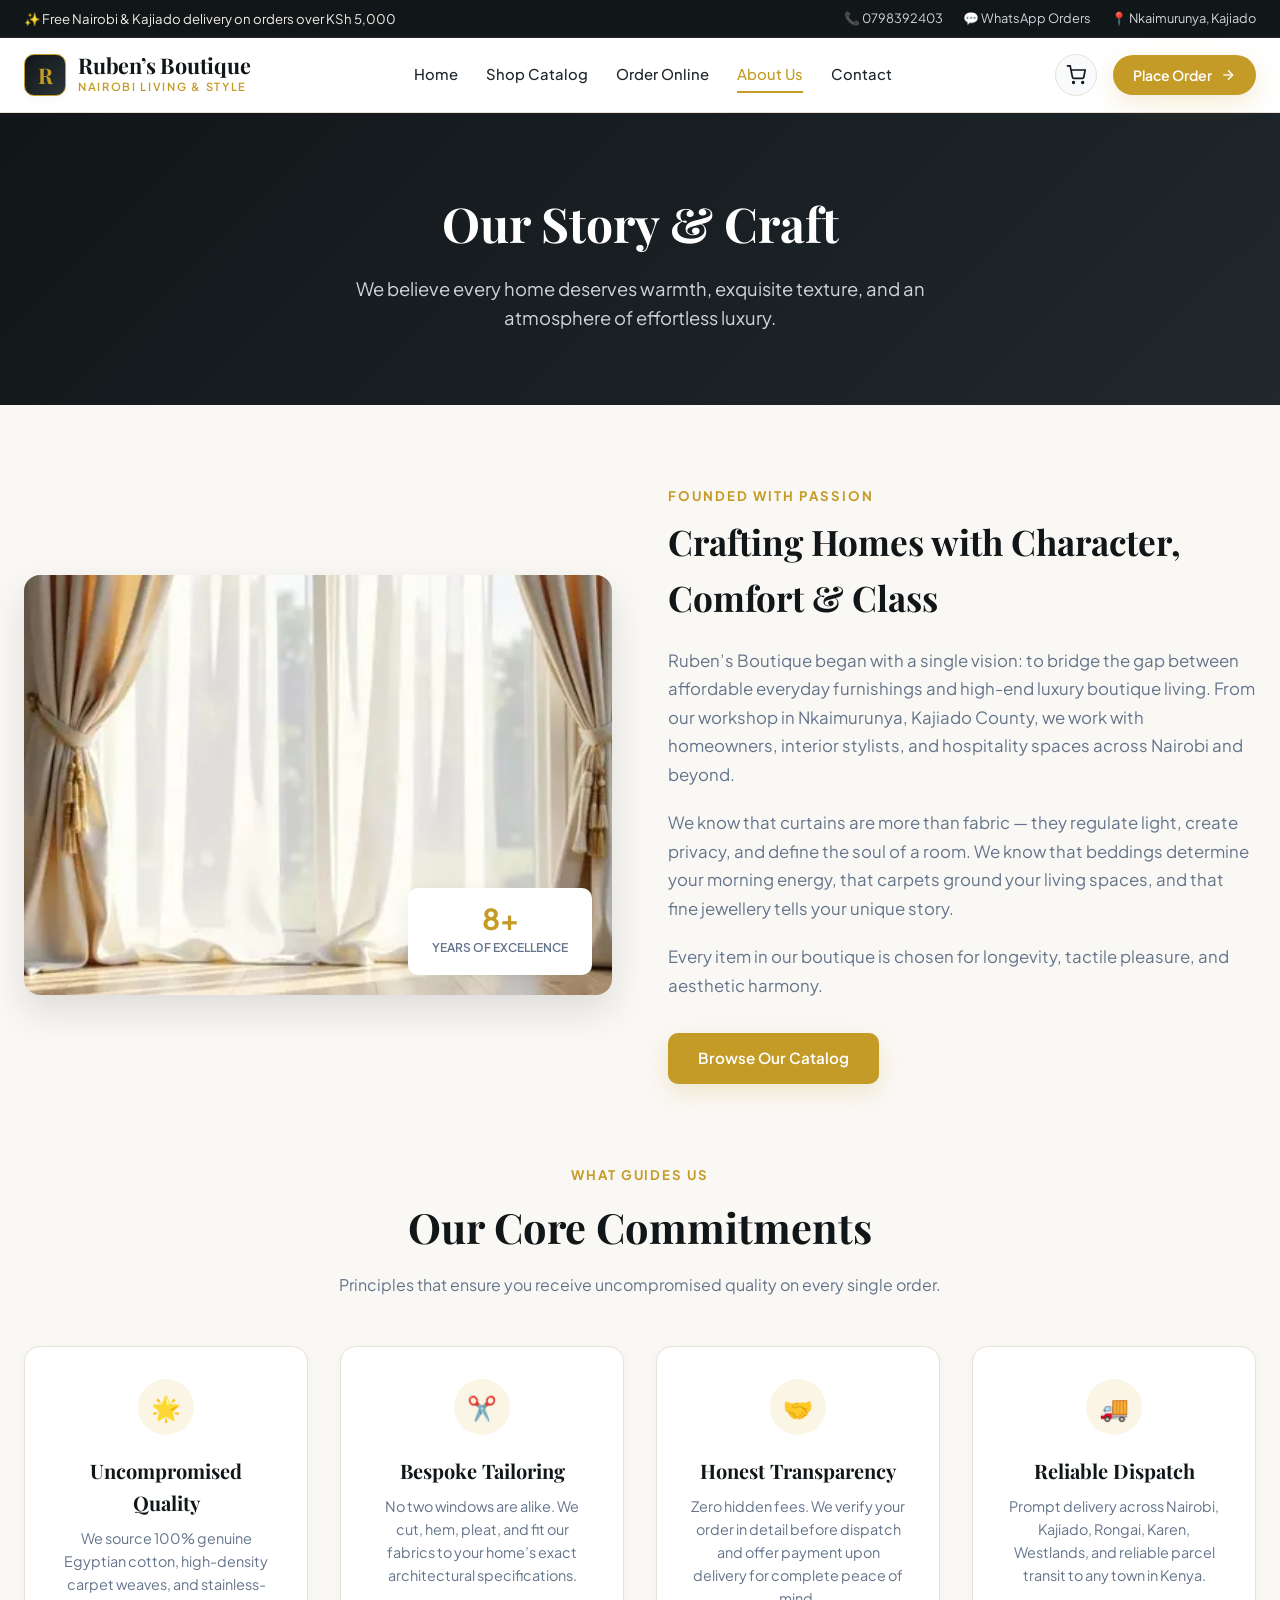
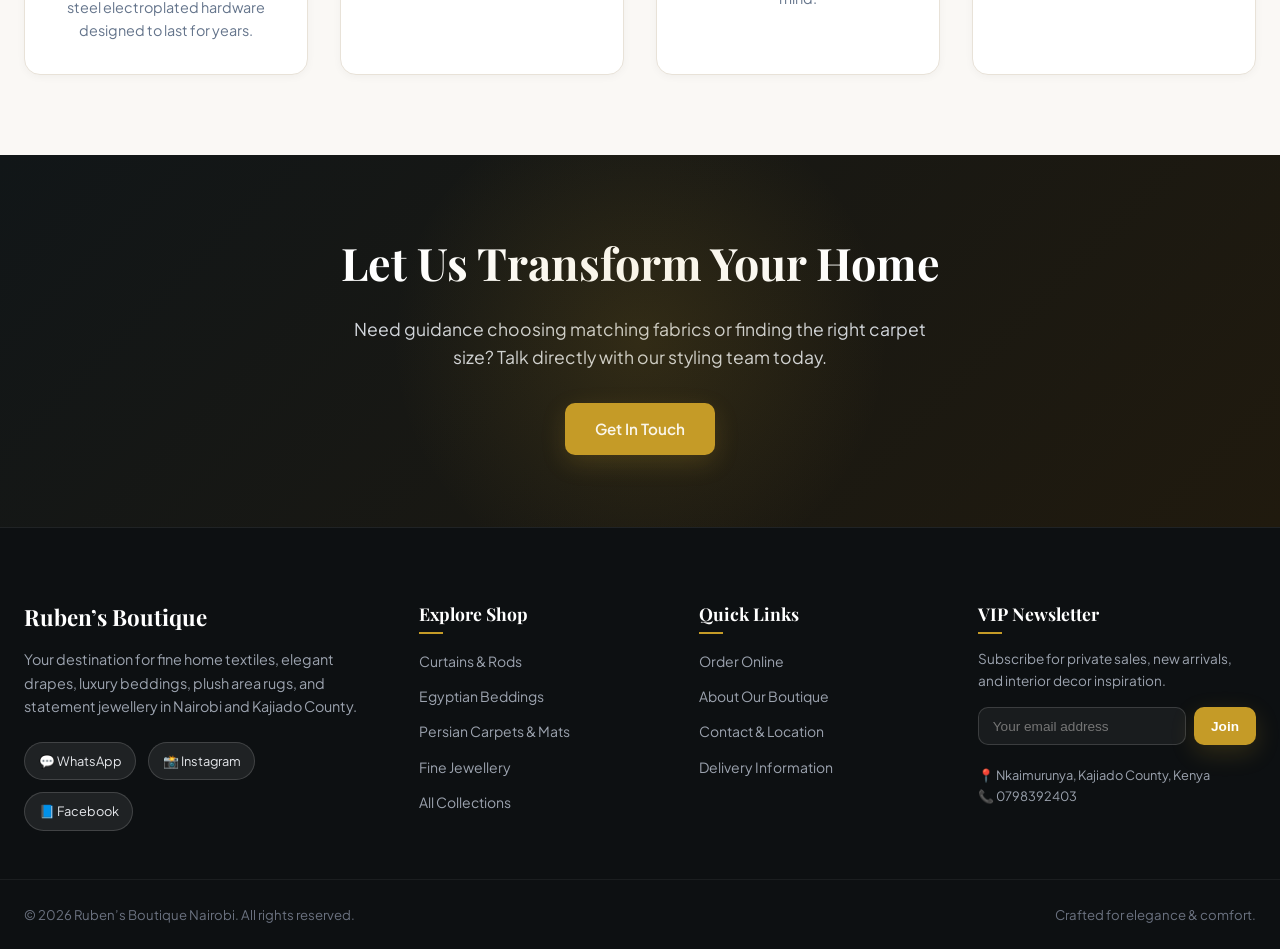
==== commit 8dec9252: "save changes" ====
--- a/about.html
+++ b/about.html
@@ -17,8 +17,8 @@
         <span>✨ Free Nairobi & Kajiado delivery on orders over KSh 5,000</span>
       </div>
       <div class="announcement-links">
-        <a href="tel:+254712345678">📞 +254 712 345 678</a>
-        <a href="https://wa.me/254712345678" target="_blank" rel="noopener">💬 WhatsApp Orders</a>
+        <a href="tel:0798392403">📞 0798392403</a>
+        <a href="https://wa.me/254798392403" target="_blank" rel="noopener">💬 WhatsApp Orders</a>
         <a href="contact.html">📍 Nkaimurunya, Kajiado</a>
       </div>
     </div>
@@ -150,7 +150,7 @@
         <h3>Ruben’s Boutique</h3>
         <p>Your destination for fine home textiles, elegant drapes, luxury beddings, plush area rugs, and statement jewellery in Nairobi and Kajiado County.</p>
         <div class="social-icons-group">
-          <a href="https://wa.me/254712345678" target="_blank" rel="noopener" class="social-link-btn" title="Chat on WhatsApp">💬 WhatsApp</a>
+          <a href="https://wa.me/254798392403" target="_blank" rel="noopener" class="social-link-btn" title="Chat on WhatsApp">💬 WhatsApp</a>
           <a href="https://instagram.com" target="_blank" rel="noopener" class="social-link-btn" title="Instagram">📸 Instagram</a>
           <a href="https://facebook.com" target="_blank" rel="noopener" class="social-link-btn" title="Facebook">📘 Facebook</a>
         </div>
@@ -186,7 +186,7 @@
         </form>
         <div style="margin-top: 1.25rem; font-size: 0.8rem; color: #9ca3af;">
           <span>📍 Nkaimurunya, Kajiado County, Kenya</span><br>
-          <span>📞 +254 712 345 678</span>
+          <span>📞 0798392403</span>
         </div>
       </div>
     </div>
